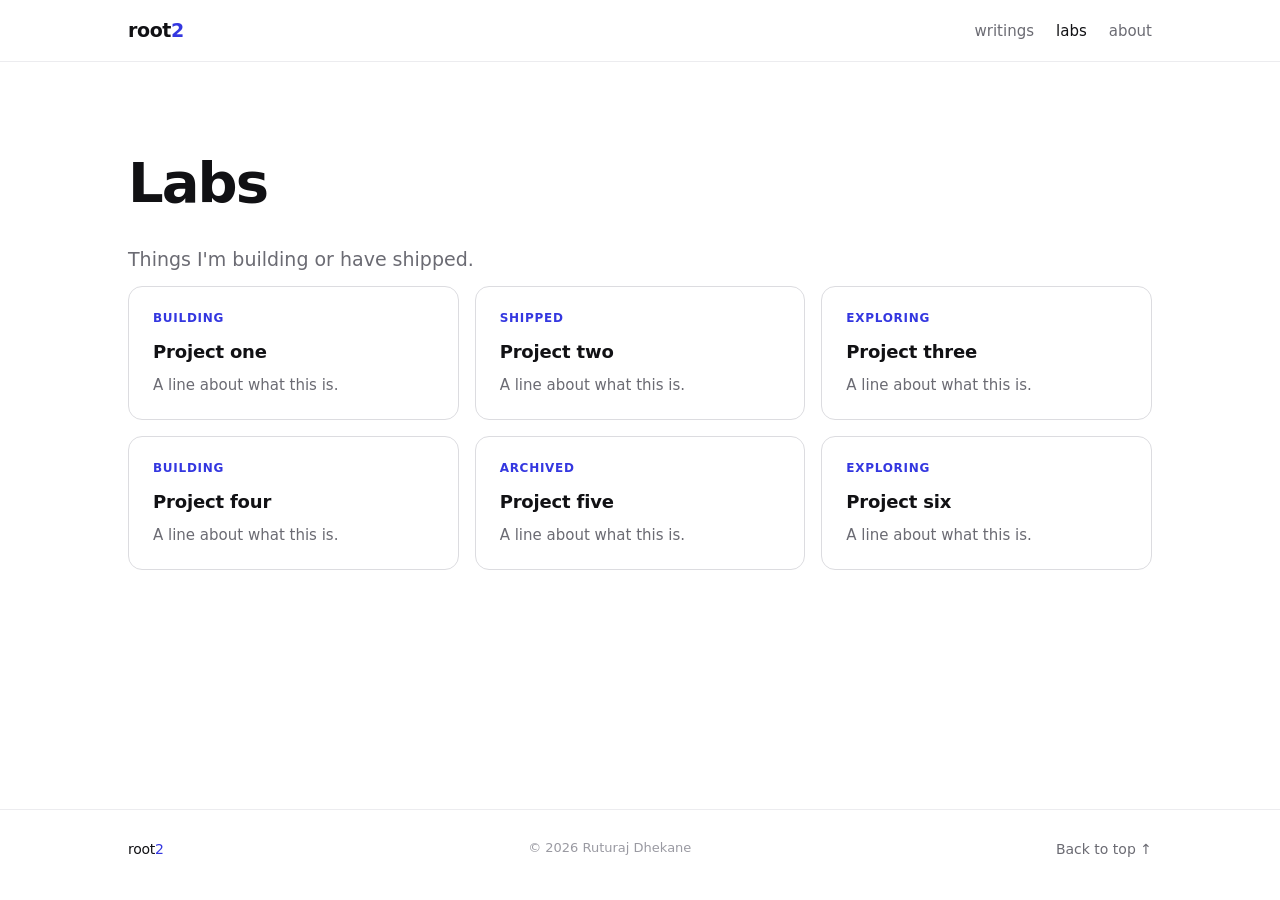
==== labs/index.html @ b9c3696e "Rebuild root2.in: static multi-page site with decks, labs, about - Anthropic-style home: title, anim" ====
<!doctype html>
<html lang="en">
  <head>
    <meta charset="utf-8" />
    <meta name="viewport" content="width=device-width, initial-scale=1" />
    <meta
      http-equiv="Content-Security-Policy"
      content="default-src 'self'; base-uri 'self'; object-src 'none'; form-action 'none'; img-src 'self' data:; script-src 'self'; style-src 'self' 'unsafe-inline' https://fonts.googleapis.com; font-src https://fonts.gstatic.com"
    />
    <meta name="referrer" content="strict-origin-when-cross-origin" />
    <title>Labs — root2</title>
    <meta
      name="description"
      content="Builds and experiments — things in progress and shipped."
    />
    <link rel="canonical" href="https://root2.in/labs/" />

    <link rel="preconnect" href="https://fonts.googleapis.com" />
    <link rel="preconnect" href="https://fonts.gstatic.com" crossorigin />
    <link
      rel="stylesheet"
      href="https://fonts.googleapis.com/css2?family=Inter:wght@400;500;600&family=Source+Serif+4:ital,wght@0,400;1,400&display=swap"
    />
    <link rel="stylesheet" href="/assets/css/styles.css" />
  </head>
  <body id="top">
    <nav class="nav" aria-label="Primary">
      <div class="wrap">
        <a class="wordmark" href="/">root<span class="two">2</span></a>
        <button
          class="nav-toggle"
          aria-label="Menu"
          aria-expanded="false"
          aria-controls="nav-links"
        >
          <svg width="22" height="22" viewBox="0 0 22 22" aria-hidden="true">
            <path
              d="M3 6h16M3 11h16M3 16h16"
              stroke="currentColor"
              stroke-width="1.7"
              stroke-linecap="round"
            />
          </svg>
        </button>
        <ul class="nav-links" id="nav-links">
          <li><a href="/writings/">writings</a></li>
          <li><a href="/labs/" aria-current="page">labs</a></li>
          <li><a href="/about/">about</a></li>
        </ul>
      </div>
    </nav>

    <main>
      <header class="page-intro wrap">
        <h1>Labs</h1>
        <p>Things I'm building or have shipped.</p>
      </header>

      <section class="wrap">
        <div class="lab-grid fade">
          <a class="lab-card" href="#">
            <p class="status">Building</p>
            <h3>Project one</h3>
            <p>A line about what this is.</p>
          </a>
          <a class="lab-card" href="#">
            <p class="status">Shipped</p>
            <h3>Project two</h3>
            <p>A line about what this is.</p>
          </a>
          <a class="lab-card" href="#">
            <p class="status">Exploring</p>
            <h3>Project three</h3>
            <p>A line about what this is.</p>
          </a>
          <a class="lab-card" href="#">
            <p class="status">Building</p>
            <h3>Project four</h3>
            <p>A line about what this is.</p>
          </a>
          <a class="lab-card" href="#">
            <p class="status">Archived</p>
            <h3>Project five</h3>
            <p>A line about what this is.</p>
          </a>
          <a class="lab-card" href="#">
            <p class="status">Exploring</p>
            <h3>Project six</h3>
            <p>A line about what this is.</p>
          </a>
        </div>
      </section>
    </main>

    <footer class="site-foot">
      <div class="wrap">
        <a class="wordmark" href="/">root<span class="two">2</span></a>
        <span class="copyright">© 2026 Ruturaj Dhekane</span>
        <a href="#top">Back to top ↑</a>
      </div>
    </footer>

    <script src="/assets/js/main.js" defer></script>
  </body>
</html>
---- assets/css/styles.css ----
/* root2.in — global stylesheet
   White paper, black ink, one accent. */

:root {
  --ink: #111114;
  --paper: #ffffff;
  --accent: #3437e0;
  --muted: #6b6b73;
  --faint: #9a9aa2;
  --hair: #ececef;
  --hair2: #dcdce0;
  --wash: #f7f7f9;
  --pill: #ececfb;
  --max: 1080px;
  --read: 720px;
  --nav-h: 62px;
  --pad: 28px;
}

/* ---------- reset ---------- */
*,
*::before,
*::after {
  box-sizing: border-box;
}

html {
  scroll-behavior: smooth;
  -webkit-text-size-adjust: 100%;
}

body {
  margin: 0;
  min-height: 100vh;
  min-height: 100dvh;
  display: flex;
  flex-direction: column;
  background: var(--paper);
  color: var(--ink);
  font-family: "Inter", system-ui, -apple-system, "Segoe UI", Roboto, sans-serif;
  font-size: 17px;
  line-height: 1.6;
  -webkit-font-smoothing: antialiased;
  text-rendering: optimizeLegibility;
}

@media (prefers-reduced-motion: reduce) {
  html {
    scroll-behavior: auto;
  }
}

img {
  max-width: 100%;
  display: block;
}

a {
  color: var(--accent);
  text-decoration: none;
}

a:hover {
  text-decoration: underline;
}

:focus-visible {
  outline: 2px solid var(--accent);
  outline-offset: 3px;
  border-radius: 4px;
}

/* ---------- layout ---------- */
.wrap {
  width: 100%;
  max-width: var(--max);
  margin: 0 auto;
  padding: 0 var(--pad);
}

.read {
  max-width: var(--read);
  margin: 0 auto;
}

main {
  display: block;
  flex: 1 0 auto;
}

section {
  padding-top: 56px;
}

/* Anthropic-style section divider + symmetric spacing.
   Uses its own class so it beats .wrap's `padding: 0 …` shorthand
   (equal specificity, later in source order wins). */
.section-divide {
  margin-top: 60px;
  padding-top: 60px;
  border-top: 1px solid var(--hair);
}

.eyebrow {
  font-size: 13px;
  font-weight: 500;
  letter-spacing: 0.08em;
  text-transform: uppercase;
  color: var(--faint);
  margin: 0 0 18px;
}

.serif {
  font-family: "Source Serif 4", Georgia, "Times New Roman", serif;
}

.b {
  color: var(--accent);
}

/* ---------- nav ---------- */
.nav {
  position: sticky;
  top: 0;
  z-index: 50;
  height: var(--nav-h);
  display: flex;
  align-items: center;
  background: rgba(255, 255, 255, 0.72);
  backdrop-filter: saturate(180%) blur(12px);
  -webkit-backdrop-filter: saturate(180%) blur(12px);
  border-bottom: 1px solid var(--hair);
}

.nav .wrap {
  display: flex;
  align-items: center;
  justify-content: space-between;
  gap: 16px;
}

.wordmark {
  font-weight: 600;
  font-size: 19px;
  letter-spacing: -0.02em;
  color: var(--ink);
}

.wordmark:hover {
  text-decoration: none;
}

.wordmark .two {
  color: var(--accent);
}

.nav-links {
  display: flex;
  align-items: center;
  gap: 22px;
  list-style: none;
  margin: 0;
  padding: 0;
}

.nav-links a {
  color: var(--muted);
  font-size: 15px;
  font-weight: 500;
}

.nav-links a:hover,
.nav-links a[aria-current="page"] {
  color: var(--ink);
  text-decoration: none;
}

.nav-toggle {
  display: none;
}

/* ---------- hero (home) ---------- */
.hero {
  padding-top: 44px;
  padding-bottom: 8px;
}

.hero h1 {
  font-size: clamp(40px, 7vw, 76px);
  font-weight: 600;
  line-height: 1.03;
  letter-spacing: -0.035em;
  margin: 0 0 22px;
  max-width: 15ch;
}

.hero .lede {
  font-size: 20px;
  color: var(--muted);
  max-width: 600px;
  margin: 0;
}

/* animated banner */
.banner {
  position: relative;
  margin-top: 28px;
  height: clamp(240px, 44vw, 460px);
  border-radius: 22px;
  overflow: hidden;
  border: 1px solid var(--hair2);
  background: linear-gradient(120deg, #eef0ff 0%, #f7f7f9 45%, #eaf0ff 100%);
  isolation: isolate;
}

.banner .blob {
  position: absolute;
  width: 46%;
  aspect-ratio: 1;
  border-radius: 50%;
  filter: blur(48px);
  opacity: 0.55;
  will-change: transform;
}

.banner .blob.b1 {
  left: 8%;
  top: 12%;
  background: radial-gradient(circle at 50% 50%, #3437e0, transparent 68%);
  animation: drift1 20s ease-in-out infinite alternate;
}

.banner .blob.b2 {
  right: 6%;
  bottom: 6%;
  background: radial-gradient(circle at 50% 50%, #8a8dff, transparent 66%);
  animation: drift2 24s ease-in-out infinite alternate;
}

.banner .blob.b3 {
  left: 40%;
  top: 44%;
  width: 34%;
  background: radial-gradient(circle at 50% 50%, #c9d0ff, transparent 70%);
  animation: drift3 28s ease-in-out infinite alternate;
}

.banner .banner-mark {
  position: absolute;
  right: 22px;
  bottom: 18px;
  font-size: 14px;
  font-style: italic;
  color: rgba(52, 55, 224, 0.55);
}

@keyframes drift1 {
  from {
    transform: translate(0, 0) scale(1);
  }
  to {
    transform: translate(18%, 12%) scale(1.15);
  }
}

@keyframes drift2 {
  from {
    transform: translate(0, 0) scale(1.05);
  }
  to {
    transform: translate(-14%, -10%) scale(0.9);
  }
}

@keyframes drift3 {
  from {
    transform: translate(0, 0) scale(1);
  }
  to {
    transform: translate(-10%, 8%) scale(1.2);
  }
}

@media (prefers-reduced-motion: reduce) {
  .banner .blob {
    animation: none;
  }
}

/* ---------- section headings ---------- */
.section-head {
  display: flex;
  align-items: baseline;
  justify-content: space-between;
  gap: 16px;
  margin-bottom: 26px;
}

.section-head h2 {
  font-size: clamp(24px, 3.2vw, 32px);
  font-weight: 600;
  letter-spacing: -0.03em;
  margin: 0;
}

.section-head .more {
  font-size: 15px;
  font-weight: 500;
  white-space: nowrap;
}

/* ---------- page intro (sub pages) ---------- */
.page-intro {
  padding-top: 76px;
  padding-bottom: 12px;
}

.page-intro h1 {
  font-size: clamp(34px, 5.4vw, 56px);
  font-weight: 600;
  letter-spacing: -0.035em;
  margin: 0 0 16px;
}

.page-intro p {
  font-size: 19px;
  color: var(--muted);
  max-width: 640px;
  margin: 0;
}

/* ---------- writings list ---------- */
.filters {
  display: flex;
  flex-wrap: wrap;
  gap: 10px;
  margin: 8px 0 30px;
}

.chip {
  font: inherit;
  font-size: 14px;
  font-weight: 500;
  color: var(--muted);
  background: none;
  border: 1px solid var(--hair2);
  border-radius: 999px;
  padding: 8px 16px;
  cursor: pointer;
  transition: border-color 0.15s ease, color 0.15s ease, background 0.15s ease;
}

.chip:hover {
  border-color: var(--accent);
  color: var(--ink);
}

.chip[aria-pressed="true"] {
  background: var(--ink);
  color: #fff;
  border-color: var(--ink);
}

.deck-links {
  list-style: none;
  margin: 0;
  padding: 0;
}

.deck-links li {
  border-top: 1px solid var(--hair);
}

.deck-links li:last-child {
  border-bottom: 1px solid var(--hair);
}

.deck-links a {
  display: flex;
  align-items: baseline;
  justify-content: space-between;
  gap: 20px;
  padding: 22px 2px;
  color: var(--ink);
}

.deck-links a:hover {
  text-decoration: none;
}

.deck-links a:hover .dl-title {
  color: var(--accent);
}

.dl-topic {
  display: block;
  font-size: 12px;
  font-weight: 600;
  letter-spacing: 0.04em;
  text-transform: uppercase;
  color: var(--accent);
  margin-bottom: 6px;
}

.dl-title {
  font-size: 21px;
  font-weight: 600;
  letter-spacing: -0.015em;
  transition: color 0.15s ease;
}

.dl-summary {
  display: block;
  font-size: 15px;
  color: var(--muted);
  font-weight: 400;
  margin-top: 5px;
}

.dl-meta {
  font-size: 13px;
  color: var(--faint);
  white-space: nowrap;
  font-variant-numeric: tabular-nums;
}

.empty {
  color: var(--faint);
  font-style: italic;
  padding: 24px 2px;
}

/* ---------- medium-style deck (article) ---------- */
.article-head {
  padding-top: 60px;
  padding-bottom: 8px;
}

.article-head .subtitle {
  font-family: "Source Serif 4", Georgia, serif;
  font-size: 20px;
  color: var(--muted);
  margin: 0 0 16px;
}

.article-head .tags {
  display: flex;
  flex-wrap: wrap;
  gap: 8px;
  margin-top: 18px;
}

.tag {
  background: var(--wash);
  border: 1px solid var(--hair);
  color: var(--muted);
  font-size: 13px;
  font-weight: 500;
  padding: 6px 13px;
  border-radius: 999px;
}

.article-head h1 {
  font-size: clamp(32px, 5vw, 52px);
  font-weight: 600;
  line-height: 1.08;
  letter-spacing: -0.03em;
  margin: 0 0 14px;
}

.article-head .meta {
  font-size: 14px;
  color: var(--faint);
  margin: 0;
  font-variant-numeric: tabular-nums;
}

.chapter {
  padding: 44px 0;
}

.chapter-visual {
  position: relative;
  aspect-ratio: 16 / 9;
  border-radius: 16px;
  overflow: hidden;
  border: 1px solid var(--hair2);
  background: linear-gradient(120deg, #eef0ff 0%, #f7f7f9 50%, #eaf0ff 100%);
  margin-bottom: 28px;
}

.chapter-visual img {
  width: 100%;
  height: 100%;
  object-fit: cover;
}

.chapter-visual .rootlabel {
  position: absolute;
  top: 14px;
  left: 16px;
  font-size: 12px;
  font-weight: 600;
  letter-spacing: 0.02em;
  color: var(--accent);
  font-variant-numeric: tabular-nums;
  background: rgba(255, 255, 255, 0.7);
  padding: 3px 9px;
  border-radius: 999px;
  -webkit-backdrop-filter: blur(4px);
  backdrop-filter: blur(4px);
}

.chapter-statement {
  font-size: clamp(24px, 3.4vw, 34px);
  font-weight: 600;
  line-height: 1.2;
  letter-spacing: -0.02em;
  margin: 0 0 16px;
}

.chapter-text p {
  font-family: "Source Serif 4", Georgia, serif;
  font-size: 19px;
  line-height: 1.7;
  color: var(--ink);
  margin: 0 0 18px;
}

.chapter-text p:last-child {
  margin-bottom: 0;
}

/* ---------- lab grid ---------- */
.lab-grid {
  display: grid;
  grid-template-columns: repeat(3, 1fr);
  gap: 16px;
}

.lab-card {
  border: 1px solid var(--hair2);
  border-radius: 14px;
  padding: 22px 24px;
  transition: border-color 0.18s ease;
  color: inherit;
  display: block;
}

.lab-card:hover {
  border-color: var(--accent);
  text-decoration: none;
}

.lab-card .status {
  font-size: 12px;
  font-weight: 600;
  letter-spacing: 0.06em;
  text-transform: uppercase;
  color: var(--accent);
  margin: 0 0 10px;
}

.lab-card h3 {
  font-size: 18px;
  font-weight: 600;
  letter-spacing: -0.01em;
  margin: 0 0 6px;
}

.lab-card p {
  font-size: 15px;
  color: var(--muted);
  margin: 0;
}

/* ---------- about ---------- */
.split {
  display: grid;
  grid-template-columns: 1fr 1fr;
  gap: 56px;
}

.about .lead-line {
  font-family: "Inter", system-ui, sans-serif;
  font-weight: 600;
  font-size: clamp(22px, 3vw, 28px);
  line-height: 1.25;
  letter-spacing: -0.02em;
  color: var(--ink);
  margin: 0 0 24px;
}

.col-label {
  font-size: 11px;
  font-weight: 600;
  letter-spacing: 0.14em;
  text-transform: uppercase;
  color: var(--faint);
  margin: 0 0 18px;
}

.about p {
  font-family: "Source Serif 4", Georgia, serif;
  font-size: 18px;
  line-height: 1.64;
  color: var(--ink);
  margin: 0 0 22px;
}

.link-list {
  list-style: none;
  margin: 0 0 26px;
  padding: 0;
}

.link-list li {
  border-top: 1px solid var(--hair);
}

.link-list li:last-child {
  border-bottom: 1px solid var(--hair);
}

.link-list a {
  display: flex;
  align-items: center;
  justify-content: space-between;
  padding: 13px 2px;
  color: var(--ink);
  font-weight: 500;
  font-size: 16px;
}

.link-list a:hover {
  color: var(--accent);
  text-decoration: none;
}

.link-list a .arr {
  color: var(--faint);
}

.link-list a:hover .arr {
  color: var(--accent);
}

/* ---------- buttons ---------- */
.btn {
  display: inline-flex;
  align-items: center;
  gap: 8px;
  background: var(--ink);
  color: #fff;
  font-size: 15px;
  font-weight: 500;
  padding: 12px 20px;
  border-radius: 10px;
  transition: background 0.18s ease;
}

.btn:hover {
  background: var(--accent);
  text-decoration: none;
}

/* ---------- footer ---------- */
.site-foot {
  flex-shrink: 0;
  margin-top: 60px;
  border-top: 1px solid var(--hair);
  padding: 28px 0 40px;
}

.site-foot .wrap {
  display: flex;
  align-items: center;
  justify-content: space-between;
  gap: 16px;
  flex-wrap: wrap;
}

.site-foot a {
  font-size: 14px;
  font-weight: 500;
  color: var(--muted);
}

.site-foot a.wordmark {
  color: var(--ink);
}

.site-foot a:hover {
  color: var(--ink);
  text-decoration: none;
}

.site-foot .copyright {
  font-size: 13px;
  color: var(--faint);
}

.site-foot .copyright:hover {
  color: var(--faint);
}

/* ---------- scroll reveal ---------- */
.fade {
  opacity: 0;
  transform: translateY(16px);
  transition: opacity 0.6s ease, transform 0.6s ease;
}

.fade.in {
  opacity: 1;
  transform: none;
}

.rise {
  opacity: 0;
  transform: translateY(24px) scale(0.985);
  transition: opacity 0.7s ease, transform 0.7s ease;
}

.rise.in {
  opacity: 1;
  transform: none;
}

@media (prefers-reduced-motion: reduce) {
  .fade,
  .rise {
    opacity: 1;
    transform: none;
    transition: none;
  }
}

/* ---------- responsive ---------- */
@media (max-width: 820px) {
  .lab-grid {
    grid-template-columns: 1fr;
  }
}

@media (max-width: 720px) {
  .split {
    grid-template-columns: 1fr;
    gap: 40px;
  }
}

@media (max-width: 560px) {
  :root {
    --pad: 20px;
  }

  section {
    padding-top: 64px;
  }

  .deck-links a {
    flex-direction: column;
    gap: 8px;
  }

  .nav-toggle {
    display: inline-flex;
    align-items: center;
    justify-content: center;
    width: 40px;
    height: 40px;
    margin: -8px -8px -8px 0;
    background: none;
    border: 0;
    color: var(--ink);
    cursor: pointer;
  }

  .nav-links {
    position: absolute;
    top: var(--nav-h);
    left: 0;
    right: 0;
    flex-direction: column;
    align-items: stretch;
    gap: 0;
    background: var(--paper);
    border-bottom: 1px solid var(--hair);
    padding: 8px 0;
    display: none;
  }

  .nav-links.open {
    display: flex;
  }

  .nav-links a {
    padding: 12px var(--pad);
    font-size: 17px;
  }
}
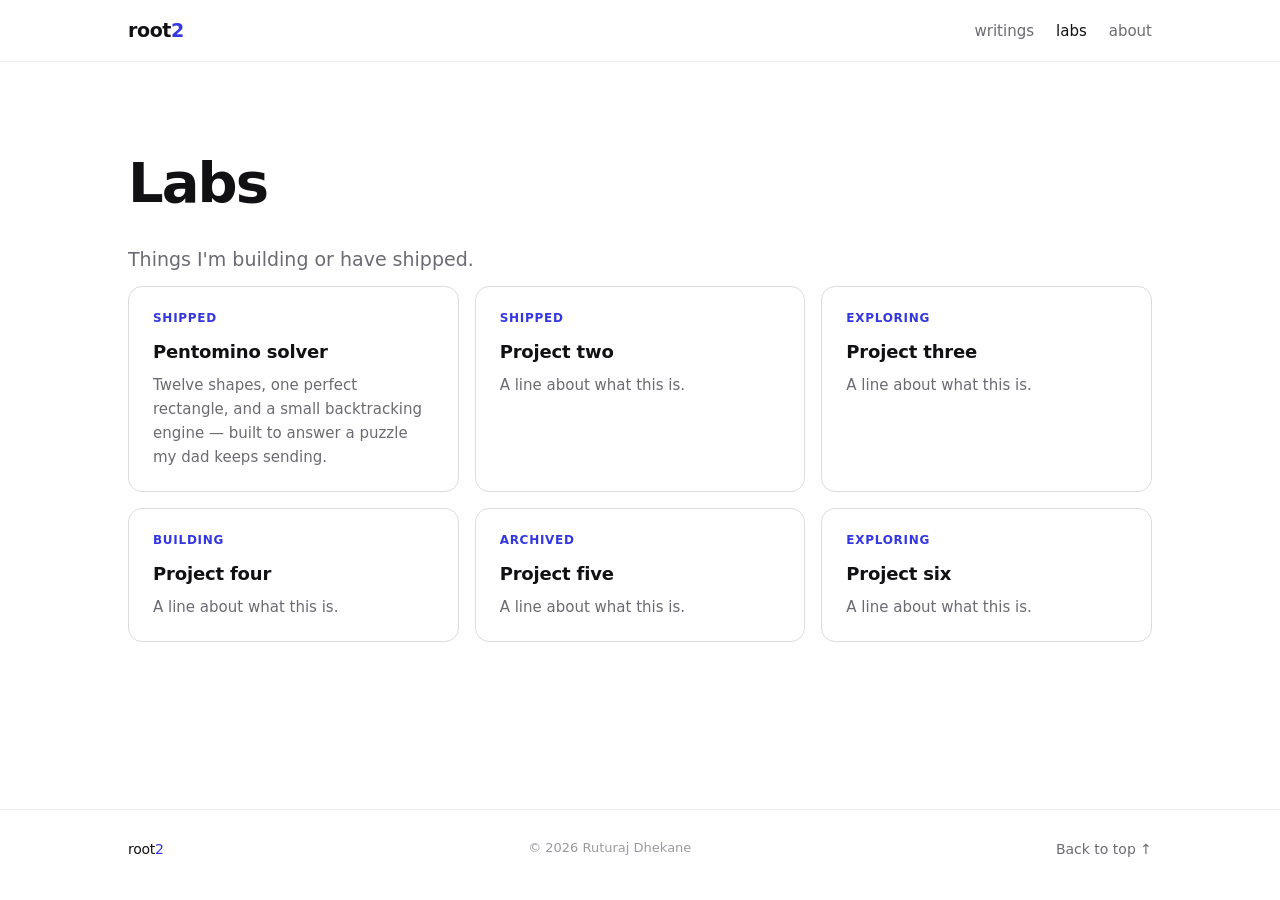
==== commit dd4dd1cd: "Add pentomino solver lab: 8-slide deck with recursion + prompt animations" ====
--- a/labs/index.html
+++ b/labs/index.html
@@ -58,10 +58,13 @@
 
       <section class="wrap">
         <div class="lab-grid fade">
-          <a class="lab-card" href="#">
-            <p class="status">Building</p>
-            <h3>Project one</h3>
-            <p>A line about what this is.</p>
+          <a class="lab-card" href="/labs/pentominoes/">
+            <p class="status">Shipped</p>
+            <h3>Pentomino solver</h3>
+            <p>
+              Twelve shapes, one perfect rectangle, and a small backtracking
+              engine — built to answer a puzzle my dad keeps sending.
+            </p>
           </a>
           <a class="lab-card" href="#">
             <p class="status">Shipped</p>
